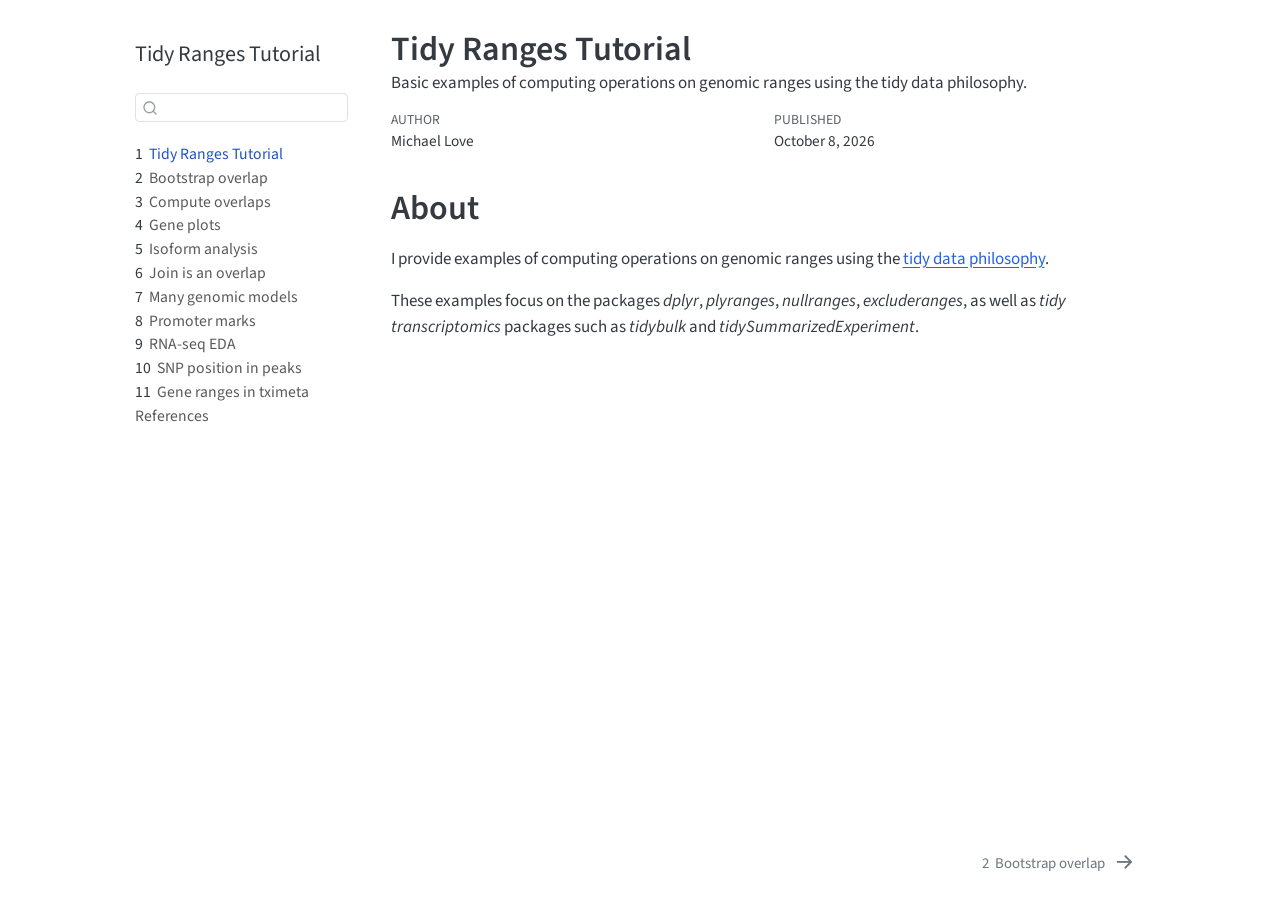
==== index.html @ 7cc2b5c8 "Built site for gh-pages" ====
<!DOCTYPE html>
<html xmlns="http://www.w3.org/1999/xhtml" lang="en" xml:lang="en"><head>

<meta charset="utf-8">
<meta name="generator" content="quarto-1.8.25">

<meta name="viewport" content="width=device-width, initial-scale=1.0, user-scalable=yes">

<meta name="author" content="Michael Love">
<meta name="dcterms.date" content="2026-10-08">
<meta name="description" content="Basic examples of computing operations on genomic ranges using the tidy data philosophy.">

<title>Tidy Ranges Tutorial</title>
<style>
code{white-space: pre-wrap;}
span.smallcaps{font-variant: small-caps;}
div.columns{display: flex; gap: min(4vw, 1.5em);}
div.column{flex: auto; overflow-x: auto;}
div.hanging-indent{margin-left: 1.5em; text-indent: -1.5em;}
ul.task-list{list-style: none;}
ul.task-list li input[type="checkbox"] {
  width: 0.8em;
  margin: 0 0.8em 0.2em -1em; /* quarto-specific, see https://github.com/quarto-dev/quarto-cli/issues/4556 */ 
  vertical-align: middle;
}
</style>


<script src="site_libs/quarto-nav/quarto-nav.js"></script>
<script src="site_libs/quarto-nav/headroom.min.js"></script>
<script src="site_libs/clipboard/clipboard.min.js"></script>
<script src="site_libs/quarto-search/autocomplete.umd.js"></script>
<script src="site_libs/quarto-search/fuse.min.js"></script>
<script src="site_libs/quarto-search/quarto-search.js"></script>
<meta name="quarto:offset" content="./">
<link href="./bootstrap-overlap.html" rel="next">
<script src="site_libs/quarto-html/quarto.js" type="module"></script>
<script src="site_libs/quarto-html/tabsets/tabsets.js" type="module"></script>
<script src="site_libs/quarto-html/axe/axe-check.js" type="module"></script>
<script src="site_libs/quarto-html/popper.min.js"></script>
<script src="site_libs/quarto-html/tippy.umd.min.js"></script>
<script src="site_libs/quarto-html/anchor.min.js"></script>
<link href="site_libs/quarto-html/tippy.css" rel="stylesheet">
<link href="site_libs/quarto-html/quarto-syntax-highlighting-7b89279ff1a6dce999919e0e67d4d9ec.css" rel="stylesheet" id="quarto-text-highlighting-styles">
<script src="site_libs/bootstrap/bootstrap.min.js"></script>
<link href="site_libs/bootstrap/bootstrap-icons.css" rel="stylesheet">
<link href="site_libs/bootstrap/bootstrap-27c261d06b905028a18691de25d09dde.min.css" rel="stylesheet" append-hash="true" id="quarto-bootstrap" data-mode="light">
<script id="quarto-search-options" type="application/json">{
  "location": "sidebar",
  "copy-button": false,
  "collapse-after": 3,
  "panel-placement": "start",
  "type": "textbox",
  "limit": 50,
  "keyboard-shortcut": [
    "f",
    "/",
    "s"
  ],
  "show-item-context": false,
  "language": {
    "search-no-results-text": "No results",
    "search-matching-documents-text": "matching documents",
    "search-copy-link-title": "Copy link to search",
    "search-hide-matches-text": "Hide additional matches",
    "search-more-match-text": "more match in this document",
    "search-more-matches-text": "more matches in this document",
    "search-clear-button-title": "Clear",
    "search-text-placeholder": "",
    "search-detached-cancel-button-title": "Cancel",
    "search-submit-button-title": "Submit",
    "search-label": "Search"
  }
}</script>


<link rel="stylesheet" href="style.css">
<link rel="stylesheet" href="toc.css">
</head>

<body class="nav-sidebar floating fullcontent quarto-light">

<div id="quarto-search-results"></div>
  <header id="quarto-header" class="headroom fixed-top">
  <nav class="quarto-secondary-nav">
    <div class="container-fluid d-flex">
      <button type="button" class="quarto-btn-toggle btn" data-bs-toggle="collapse" role="button" data-bs-target=".quarto-sidebar-collapse-item" aria-controls="quarto-sidebar" aria-expanded="false" aria-label="Toggle sidebar navigation" onclick="if (window.quartoToggleHeadroom) { window.quartoToggleHeadroom(); }">
        <i class="bi bi-layout-text-sidebar-reverse"></i>
      </button>
        <nav class="quarto-page-breadcrumbs" aria-label="breadcrumb"><ol class="breadcrumb"><li class="breadcrumb-item"><a href="./index.html"><span class="chapter-number">1</span>&nbsp; <span class="chapter-title">Tidy Ranges Tutorial</span></a></li></ol></nav>
        <a class="flex-grow-1" role="navigation" data-bs-toggle="collapse" data-bs-target=".quarto-sidebar-collapse-item" aria-controls="quarto-sidebar" aria-expanded="false" aria-label="Toggle sidebar navigation" onclick="if (window.quartoToggleHeadroom) { window.quartoToggleHeadroom(); }">      
        </a>
      <button type="button" class="btn quarto-search-button" aria-label="Search" onclick="window.quartoOpenSearch();">
        <i class="bi bi-search"></i>
      </button>
    </div>
  </nav>
</header>
<!-- content -->
<div id="quarto-content" class="quarto-container page-columns page-rows-contents page-layout-article">
<!-- sidebar -->
  <nav id="quarto-sidebar" class="sidebar collapse collapse-horizontal quarto-sidebar-collapse-item sidebar-navigation floating overflow-auto">
    <div class="pt-lg-2 mt-2 text-left sidebar-header sidebar-header-stacked">
      <a href="./index.html" class="sidebar-logo-link">
      </a>
    <div class="sidebar-title mb-0 py-0">
      <a href="./">Tidy Ranges Tutorial</a> 
    </div>
      </div>
        <div class="mt-2 flex-shrink-0 align-items-center">
        <div class="sidebar-search">
        <div id="quarto-search" class="" title="Search"></div>
        </div>
        </div>
    <div class="sidebar-menu-container"> 
    <ul class="list-unstyled mt-1">
        <li class="sidebar-item">
  <div class="sidebar-item-container"> 
  <a href="./index.html" class="sidebar-item-text sidebar-link active">
 <span class="menu-text"><span class="chapter-number">1</span>&nbsp; <span class="chapter-title">Tidy Ranges Tutorial</span></span></a>
  </div>
</li>
        <li class="sidebar-item">
  <div class="sidebar-item-container"> 
  <a href="./bootstrap-overlap.html" class="sidebar-item-text sidebar-link">
 <span class="menu-text"><span class="chapter-number">2</span>&nbsp; <span class="chapter-title">Bootstrap overlap</span></span></a>
  </div>
</li>
        <li class="sidebar-item">
  <div class="sidebar-item-container"> 
  <a href="./compute-overlaps.html" class="sidebar-item-text sidebar-link">
 <span class="menu-text"><span class="chapter-number">3</span>&nbsp; <span class="chapter-title">Compute overlaps</span></span></a>
  </div>
</li>
        <li class="sidebar-item">
  <div class="sidebar-item-container"> 
  <a href="./gene-plots.html" class="sidebar-item-text sidebar-link">
 <span class="menu-text"><span class="chapter-number">4</span>&nbsp; <span class="chapter-title">Gene plots</span></span></a>
  </div>
</li>
        <li class="sidebar-item">
  <div class="sidebar-item-container"> 
  <a href="./isoform-analysis.html" class="sidebar-item-text sidebar-link">
 <span class="menu-text"><span class="chapter-number">5</span>&nbsp; <span class="chapter-title">Isoform analysis</span></span></a>
  </div>
</li>
        <li class="sidebar-item">
  <div class="sidebar-item-container"> 
  <a href="./join-is-an-overlap.html" class="sidebar-item-text sidebar-link">
 <span class="menu-text"><span class="chapter-number">6</span>&nbsp; <span class="chapter-title">Join is an overlap</span></span></a>
  </div>
</li>
        <li class="sidebar-item">
  <div class="sidebar-item-container"> 
  <a href="./many-genomic-models.html" class="sidebar-item-text sidebar-link">
 <span class="menu-text"><span class="chapter-number">7</span>&nbsp; <span class="chapter-title">Many genomic models</span></span></a>
  </div>
</li>
        <li class="sidebar-item">
  <div class="sidebar-item-container"> 
  <a href="./promoter-marks.html" class="sidebar-item-text sidebar-link">
 <span class="menu-text"><span class="chapter-number">8</span>&nbsp; <span class="chapter-title">Promoter marks</span></span></a>
  </div>
</li>
        <li class="sidebar-item">
  <div class="sidebar-item-container"> 
  <a href="./rna-seq-eda.html" class="sidebar-item-text sidebar-link">
 <span class="menu-text"><span class="chapter-number">9</span>&nbsp; <span class="chapter-title">RNA-seq EDA</span></span></a>
  </div>
</li>
        <li class="sidebar-item">
  <div class="sidebar-item-container"> 
  <a href="./snp-position-in-peaks.html" class="sidebar-item-text sidebar-link">
 <span class="menu-text"><span class="chapter-number">10</span>&nbsp; <span class="chapter-title">SNP position in peaks</span></span></a>
  </div>
</li>
        <li class="sidebar-item">
  <div class="sidebar-item-container"> 
  <a href="./tximeta-gene-range.html" class="sidebar-item-text sidebar-link">
 <span class="menu-text"><span class="chapter-number">11</span>&nbsp; <span class="chapter-title">Gene ranges in tximeta</span></span></a>
  </div>
</li>
        <li class="sidebar-item">
  <div class="sidebar-item-container"> 
  <a href="./references.html" class="sidebar-item-text sidebar-link">
 <span class="menu-text">References</span></a>
  </div>
</li>
    </ul>
    </div>
</nav>
<div id="quarto-sidebar-glass" class="quarto-sidebar-collapse-item" data-bs-toggle="collapse" data-bs-target=".quarto-sidebar-collapse-item"></div>
<!-- margin-sidebar -->
    
<!-- main -->
<main class="content" id="quarto-document-content">

<header id="title-block-header" class="quarto-title-block default">
<div class="quarto-title">
<h1 class="title">Tidy Ranges Tutorial</h1>
</div>

<div>
  <div class="description">
    Basic examples of computing operations on genomic ranges using the tidy data philosophy.
  </div>
</div>


<div class="quarto-title-meta">

    <div>
    <div class="quarto-title-meta-heading">Author</div>
    <div class="quarto-title-meta-contents">
             <p>Michael Love </p>
          </div>
  </div>
    
    <div>
    <div class="quarto-title-meta-heading">Published</div>
    <div class="quarto-title-meta-contents">
      <p class="date">October 8, 2026</p>
    </div>
  </div>
  
    
  </div>
  


</header>


<section id="about" class="level1 unnumbered">
<h1 class="unnumbered">About</h1>
<p>I provide examples of computing operations on genomic ranges using the <a href="https://tidyr.tidyverse.org/articles/tidy-data.html">tidy data philosophy</a>.</p>
<p>These examples focus on the packages <em>dplyr</em>, <em>plyranges</em>, <em>nullranges</em>, <em>excluderanges</em>, as well as <em>tidy transcriptomics</em> packages such as <em>tidybulk</em> and <em>tidySummarizedExperiment</em>.</p>


</section>

</main> <!-- /main -->
<script id="quarto-html-after-body" type="application/javascript">
  window.document.addEventListener("DOMContentLoaded", function (event) {
    const icon = "";
    const anchorJS = new window.AnchorJS();
    anchorJS.options = {
      placement: 'right',
      icon: icon
    };
    anchorJS.add('.anchored');
    const isCodeAnnotation = (el) => {
      for (const clz of el.classList) {
        if (clz.startsWith('code-annotation-')) {                     
          return true;
        }
      }
      return false;
    }
    const onCopySuccess = function(e) {
      // button target
      const button = e.trigger;
      // don't keep focus
      button.blur();
      // flash "checked"
      button.classList.add('code-copy-button-checked');
      var currentTitle = button.getAttribute("title");
      button.setAttribute("title", "Copied!");
      let tooltip;
      if (window.bootstrap) {
        button.setAttribute("data-bs-toggle", "tooltip");
        button.setAttribute("data-bs-placement", "left");
        button.setAttribute("data-bs-title", "Copied!");
        tooltip = new bootstrap.Tooltip(button, 
          { trigger: "manual", 
            customClass: "code-copy-button-tooltip",
            offset: [0, -8]});
        tooltip.show();    
      }
      setTimeout(function() {
        if (tooltip) {
          tooltip.hide();
          button.removeAttribute("data-bs-title");
          button.removeAttribute("data-bs-toggle");
          button.removeAttribute("data-bs-placement");
        }
        button.setAttribute("title", currentTitle);
        button.classList.remove('code-copy-button-checked');
      }, 1000);
      // clear code selection
      e.clearSelection();
    }
    const getTextToCopy = function(trigger) {
      const outerScaffold = trigger.parentElement.cloneNode(true);
      const codeEl = outerScaffold.querySelector('code');
      for (const childEl of codeEl.children) {
        if (isCodeAnnotation(childEl)) {
          childEl.remove();
        }
      }
      return codeEl.innerText;
    }
    const clipboard = new window.ClipboardJS('.code-copy-button:not([data-in-quarto-modal])', {
      text: getTextToCopy
    });
    clipboard.on('success', onCopySuccess);
    if (window.document.getElementById('quarto-embedded-source-code-modal')) {
      const clipboardModal = new window.ClipboardJS('.code-copy-button[data-in-quarto-modal]', {
        text: getTextToCopy,
        container: window.document.getElementById('quarto-embedded-source-code-modal')
      });
      clipboardModal.on('success', onCopySuccess);
    }
      var localhostRegex = new RegExp(/^(?:http|https):\/\/localhost\:?[0-9]*\//);
      var mailtoRegex = new RegExp(/^mailto:/);
        var filterRegex = new RegExp('/' + window.location.host + '/');
      var isInternal = (href) => {
          return filterRegex.test(href) || localhostRegex.test(href) || mailtoRegex.test(href);
      }
      // Inspect non-navigation links and adorn them if external
     var links = window.document.querySelectorAll('a[href]:not(.nav-link):not(.navbar-brand):not(.toc-action):not(.sidebar-link):not(.sidebar-item-toggle):not(.pagination-link):not(.no-external):not([aria-hidden]):not(.dropdown-item):not(.quarto-navigation-tool):not(.about-link)');
      for (var i=0; i<links.length; i++) {
        const link = links[i];
        if (!isInternal(link.href)) {
          // undo the damage that might have been done by quarto-nav.js in the case of
          // links that we want to consider external
          if (link.dataset.originalHref !== undefined) {
            link.href = link.dataset.originalHref;
          }
        }
      }
    function tippyHover(el, contentFn, onTriggerFn, onUntriggerFn) {
      const config = {
        allowHTML: true,
        maxWidth: 500,
        delay: 100,
        arrow: false,
        appendTo: function(el) {
            return el.parentElement;
        },
        interactive: true,
        interactiveBorder: 10,
        theme: 'quarto',
        placement: 'bottom-start',
      };
      if (contentFn) {
        config.content = contentFn;
      }
      if (onTriggerFn) {
        config.onTrigger = onTriggerFn;
      }
      if (onUntriggerFn) {
        config.onUntrigger = onUntriggerFn;
      }
      window.tippy(el, config); 
    }
    const noterefs = window.document.querySelectorAll('a[role="doc-noteref"]');
    for (var i=0; i<noterefs.length; i++) {
      const ref = noterefs[i];
      tippyHover(ref, function() {
        // use id or data attribute instead here
        let href = ref.getAttribute('data-footnote-href') || ref.getAttribute('href');
        try { href = new URL(href).hash; } catch {}
        const id = href.replace(/^#\/?/, "");
        const note = window.document.getElementById(id);
        if (note) {
          return note.innerHTML;
        } else {
          return "";
        }
      });
    }
    const xrefs = window.document.querySelectorAll('a.quarto-xref');
    const processXRef = (id, note) => {
      // Strip column container classes
      const stripColumnClz = (el) => {
        el.classList.remove("page-full", "page-columns");
        if (el.children) {
          for (const child of el.children) {
            stripColumnClz(child);
          }
        }
      }
      stripColumnClz(note)
      if (id === null || id.startsWith('sec-')) {
        // Special case sections, only their first couple elements
        const container = document.createElement("div");
        if (note.children && note.children.length > 2) {
          container.appendChild(note.children[0].cloneNode(true));
          for (let i = 1; i < note.children.length; i++) {
            const child = note.children[i];
            if (child.tagName === "P" && child.innerText === "") {
              continue;
            } else {
              container.appendChild(child.cloneNode(true));
              break;
            }
          }
          if (window.Quarto?.typesetMath) {
            window.Quarto.typesetMath(container);
          }
          return container.innerHTML
        } else {
          if (window.Quarto?.typesetMath) {
            window.Quarto.typesetMath(note);
          }
          return note.innerHTML;
        }
      } else {
        // Remove any anchor links if they are present
        const anchorLink = note.querySelector('a.anchorjs-link');
        if (anchorLink) {
          anchorLink.remove();
        }
        if (window.Quarto?.typesetMath) {
          window.Quarto.typesetMath(note);
        }
        if (note.classList.contains("callout")) {
          return note.outerHTML;
        } else {
          return note.innerHTML;
        }
      }
    }
    for (var i=0; i<xrefs.length; i++) {
      const xref = xrefs[i];
      tippyHover(xref, undefined, function(instance) {
        instance.disable();
        let url = xref.getAttribute('href');
        let hash = undefined; 
        if (url.startsWith('#')) {
          hash = url;
        } else {
          try { hash = new URL(url).hash; } catch {}
        }
        if (hash) {
          const id = hash.replace(/^#\/?/, "");
          const note = window.document.getElementById(id);
          if (note !== null) {
            try {
              const html = processXRef(id, note.cloneNode(true));
              instance.setContent(html);
            } finally {
              instance.enable();
              instance.show();
            }
          } else {
            // See if we can fetch this
            fetch(url.split('#')[0])
            .then(res => res.text())
            .then(html => {
              const parser = new DOMParser();
              const htmlDoc = parser.parseFromString(html, "text/html");
              const note = htmlDoc.getElementById(id);
              if (note !== null) {
                const html = processXRef(id, note);
                instance.setContent(html);
              } 
            }).finally(() => {
              instance.enable();
              instance.show();
            });
          }
        } else {
          // See if we can fetch a full url (with no hash to target)
          // This is a special case and we should probably do some content thinning / targeting
          fetch(url)
          .then(res => res.text())
          .then(html => {
            const parser = new DOMParser();
            const htmlDoc = parser.parseFromString(html, "text/html");
            const note = htmlDoc.querySelector('main.content');
            if (note !== null) {
              // This should only happen for chapter cross references
              // (since there is no id in the URL)
              // remove the first header
              if (note.children.length > 0 && note.children[0].tagName === "HEADER") {
                note.children[0].remove();
              }
              const html = processXRef(null, note);
              instance.setContent(html);
            } 
          }).finally(() => {
            instance.enable();
            instance.show();
          });
        }
      }, function(instance) {
      });
    }
        let selectedAnnoteEl;
        const selectorForAnnotation = ( cell, annotation) => {
          let cellAttr = 'data-code-cell="' + cell + '"';
          let lineAttr = 'data-code-annotation="' +  annotation + '"';
          const selector = 'span[' + cellAttr + '][' + lineAttr + ']';
          return selector;
        }
        const selectCodeLines = (annoteEl) => {
          const doc = window.document;
          const targetCell = annoteEl.getAttribute("data-target-cell");
          const targetAnnotation = annoteEl.getAttribute("data-target-annotation");
          const annoteSpan = window.document.querySelector(selectorForAnnotation(targetCell, targetAnnotation));
          const lines = annoteSpan.getAttribute("data-code-lines").split(",");
          const lineIds = lines.map((line) => {
            return targetCell + "-" + line;
          })
          let top = null;
          let height = null;
          let parent = null;
          if (lineIds.length > 0) {
              //compute the position of the single el (top and bottom and make a div)
              const el = window.document.getElementById(lineIds[0]);
              top = el.offsetTop;
              height = el.offsetHeight;
              parent = el.parentElement.parentElement;
            if (lineIds.length > 1) {
              const lastEl = window.document.getElementById(lineIds[lineIds.length - 1]);
              const bottom = lastEl.offsetTop + lastEl.offsetHeight;
              height = bottom - top;
            }
            if (top !== null && height !== null && parent !== null) {
              // cook up a div (if necessary) and position it 
              let div = window.document.getElementById("code-annotation-line-highlight");
              if (div === null) {
                div = window.document.createElement("div");
                div.setAttribute("id", "code-annotation-line-highlight");
                div.style.position = 'absolute';
                parent.appendChild(div);
              }
              div.style.top = top - 2 + "px";
              div.style.height = height + 4 + "px";
              div.style.left = 0;
              let gutterDiv = window.document.getElementById("code-annotation-line-highlight-gutter");
              if (gutterDiv === null) {
                gutterDiv = window.document.createElement("div");
                gutterDiv.setAttribute("id", "code-annotation-line-highlight-gutter");
                gutterDiv.style.position = 'absolute';
                const codeCell = window.document.getElementById(targetCell);
                const gutter = codeCell.querySelector('.code-annotation-gutter');
                gutter.appendChild(gutterDiv);
              }
              gutterDiv.style.top = top - 2 + "px";
              gutterDiv.style.height = height + 4 + "px";
            }
            selectedAnnoteEl = annoteEl;
          }
        };
        const unselectCodeLines = () => {
          const elementsIds = ["code-annotation-line-highlight", "code-annotation-line-highlight-gutter"];
          elementsIds.forEach((elId) => {
            const div = window.document.getElementById(elId);
            if (div) {
              div.remove();
            }
          });
          selectedAnnoteEl = undefined;
        };
          // Handle positioning of the toggle
      window.addEventListener(
        "resize",
        throttle(() => {
          elRect = undefined;
          if (selectedAnnoteEl) {
            selectCodeLines(selectedAnnoteEl);
          }
        }, 10)
      );
      function throttle(fn, ms) {
      let throttle = false;
      let timer;
        return (...args) => {
          if(!throttle) { // first call gets through
              fn.apply(this, args);
              throttle = true;
          } else { // all the others get throttled
              if(timer) clearTimeout(timer); // cancel #2
              timer = setTimeout(() => {
                fn.apply(this, args);
                timer = throttle = false;
              }, ms);
          }
        };
      }
        // Attach click handler to the DT
        const annoteDls = window.document.querySelectorAll('dt[data-target-cell]');
        for (const annoteDlNode of annoteDls) {
          annoteDlNode.addEventListener('click', (event) => {
            const clickedEl = event.target;
            if (clickedEl !== selectedAnnoteEl) {
              unselectCodeLines();
              const activeEl = window.document.querySelector('dt[data-target-cell].code-annotation-active');
              if (activeEl) {
                activeEl.classList.remove('code-annotation-active');
              }
              selectCodeLines(clickedEl);
              clickedEl.classList.add('code-annotation-active');
            } else {
              // Unselect the line
              unselectCodeLines();
              clickedEl.classList.remove('code-annotation-active');
            }
          });
        }
    const findCites = (el) => {
      const parentEl = el.parentElement;
      if (parentEl) {
        const cites = parentEl.dataset.cites;
        if (cites) {
          return {
            el,
            cites: cites.split(' ')
          };
        } else {
          return findCites(el.parentElement)
        }
      } else {
        return undefined;
      }
    };
    var bibliorefs = window.document.querySelectorAll('a[role="doc-biblioref"]');
    for (var i=0; i<bibliorefs.length; i++) {
      const ref = bibliorefs[i];
      const citeInfo = findCites(ref);
      if (citeInfo) {
        tippyHover(citeInfo.el, function() {
          var popup = window.document.createElement('div');
          citeInfo.cites.forEach(function(cite) {
            var citeDiv = window.document.createElement('div');
            citeDiv.classList.add('hanging-indent');
            citeDiv.classList.add('csl-entry');
            var biblioDiv = window.document.getElementById('ref-' + cite);
            if (biblioDiv) {
              citeDiv.innerHTML = biblioDiv.innerHTML;
            }
            popup.appendChild(citeDiv);
          });
          return popup.innerHTML;
        });
      }
    }
  });
  </script>
<nav class="page-navigation">
  <div class="nav-page nav-page-previous">
  </div>
  <div class="nav-page nav-page-next">
      <a href="./bootstrap-overlap.html" class="pagination-link" aria-label="Bootstrap overlap">
        <span class="nav-page-text"><span class="chapter-number">2</span>&nbsp; <span class="chapter-title">Bootstrap overlap</span></span> <i class="bi bi-arrow-right-short"></i>
      </a>
  </div>
</nav>
</div> <!-- /content -->




</body></html>
---- site_libs/quarto-html/tippy.css ----
.tippy-box[data-animation=fade][data-state=hidden]{opacity:0}[data-tippy-root]{max-width:calc(100vw - 10px)}.tippy-box{position:relative;background-color:#333;color:#fff;border-radius:4px;font-size:14px;line-height:1.4;white-space:normal;outline:0;transition-property:transform,visibility,opacity}.tippy-box[data-placement^=top]>.tippy-arrow{bottom:0}.tippy-box[data-placement^=top]>.tippy-arrow:before{bottom:-7px;left:0;border-width:8px 8px 0;border-top-color:initial;transform-origin:center top}.tippy-box[data-placement^=bottom]>.tippy-arrow{top:0}.tippy-box[data-placement^=bottom]>.tippy-arrow:before{top:-7px;left:0;border-width:0 8px 8px;border-bottom-color:initial;transform-origin:center bottom}.tippy-box[data-placement^=left]>.tippy-arrow{right:0}.tippy-box[data-placement^=left]>.tippy-arrow:before{border-width:8px 0 8px 8px;border-left-color:initial;right:-7px;transform-origin:center left}.tippy-box[data-placement^=right]>.tippy-arrow{left:0}.tippy-box[data-placement^=right]>.tippy-arrow:before{left:-7px;border-width:8px 8px 8px 0;border-right-color:initial;transform-origin:center right}.tippy-box[data-inertia][data-state=visible]{transition-timing-function:cubic-bezier(.54,1.5,.38,1.11)}.tippy-arrow{width:16px;height:16px;color:#333}.tippy-arrow:before{content:"";position:absolute;border-color:transparent;border-style:solid}.tippy-content{position:relative;padding:5px 9px;z-index:1}
---- site_libs/quarto-html/quarto-syntax-highlighting-7b89279ff1a6dce999919e0e67d4d9ec.css ----
/* quarto syntax highlight colors */
:root {
  --quarto-hl-ot-color: #003B4F;
  --quarto-hl-at-color: #657422;
  --quarto-hl-ss-color: #20794D;
  --quarto-hl-an-color: #5E5E5E;
  --quarto-hl-fu-color: #4758AB;
  --quarto-hl-st-color: #20794D;
  --quarto-hl-cf-color: #003B4F;
  --quarto-hl-op-color: #5E5E5E;
  --quarto-hl-er-color: #AD0000;
  --quarto-hl-bn-color: #AD0000;
  --quarto-hl-al-color: #AD0000;
  --quarto-hl-va-color: #111111;
  --quarto-hl-bu-color: inherit;
  --quarto-hl-ex-color: inherit;
  --quarto-hl-pp-color: #AD0000;
  --quarto-hl-in-color: #5E5E5E;
  --quarto-hl-vs-color: #20794D;
  --quarto-hl-wa-color: #5E5E5E;
  --quarto-hl-do-color: #5E5E5E;
  --quarto-hl-im-color: #00769E;
  --quarto-hl-ch-color: #20794D;
  --quarto-hl-dt-color: #AD0000;
  --quarto-hl-fl-color: #AD0000;
  --quarto-hl-co-color: #5E5E5E;
  --quarto-hl-cv-color: #5E5E5E;
  --quarto-hl-cn-color: #8f5902;
  --quarto-hl-sc-color: #5E5E5E;
  --quarto-hl-dv-color: #AD0000;
  --quarto-hl-kw-color: #003B4F;
}

/* other quarto variables */
:root {
  --quarto-font-monospace: SFMono-Regular, Menlo, Monaco, Consolas, "Liberation Mono", "Courier New", monospace;
}

/* syntax highlight based on Pandoc's rules */
pre > code.sourceCode > span {
  color: #003B4F;
}

code.sourceCode > span {
  color: #003B4F;
}

div.sourceCode,
div.sourceCode pre.sourceCode {
  color: #003B4F;
}

/* Normal */
code span {
  color: #003B4F;
}

/* Alert */
code span.al {
  color: #AD0000;
  font-style: inherit;
}

/* Annotation */
code span.an {
  color: #5E5E5E;
  font-style: inherit;
}

/* Attribute */
code span.at {
  color: #657422;
  font-style: inherit;
}

/* BaseN */
code span.bn {
  color: #AD0000;
  font-style: inherit;
}

/* BuiltIn */
code span.bu {
  font-style: inherit;
}

/* ControlFlow */
code span.cf {
  color: #003B4F;
  font-weight: bold;
  font-style: inherit;
}

/* Char */
code span.ch {
  color: #20794D;
  font-style: inherit;
}

/* Constant */
code span.cn {
  color: #8f5902;
  font-style: inherit;
}

/* Comment */
code span.co {
  color: #5E5E5E;
  font-style: inherit;
}

/* CommentVar */
code span.cv {
  color: #5E5E5E;
  font-style: italic;
}

/* Documentation */
code span.do {
  color: #5E5E5E;
  font-style: italic;
}

/* DataType */
code span.dt {
  color: #AD0000;
  font-style: inherit;
}

/* DecVal */
code span.dv {
  color: #AD0000;
  font-style: inherit;
}

/* Error */
code span.er {
  color: #AD0000;
  font-style: inherit;
}

/* Extension */
code span.ex {
  font-style: inherit;
}

/* Float */
code span.fl {
  color: #AD0000;
  font-style: inherit;
}

/* Function */
code span.fu {
  color: #4758AB;
  font-style: inherit;
}

/* Import */
code span.im {
  color: #00769E;
  font-style: inherit;
}

/* Information */
code span.in {
  color: #5E5E5E;
  font-style: inherit;
}

/* Keyword */
code span.kw {
  color: #003B4F;
  font-weight: bold;
  font-style: inherit;
}

/* Operator */
code span.op {
  color: #5E5E5E;
  font-style: inherit;
}

/* Other */
code span.ot {
  color: #003B4F;
  font-style: inherit;
}

/* Preprocessor */
code span.pp {
  color: #AD0000;
  font-style: inherit;
}

/* SpecialChar */
code span.sc {
  color: #5E5E5E;
  font-style: inherit;
}

/* SpecialString */
code span.ss {
  color: #20794D;
  font-style: inherit;
}

/* String */
code span.st {
  color: #20794D;
  font-style: inherit;
}

/* Variable */
code span.va {
  color: #111111;
  font-style: inherit;
}

/* VerbatimString */
code span.vs {
  color: #20794D;
  font-style: inherit;
}

/* Warning */
code span.wa {
  color: #5E5E5E;
  font-style: italic;
}

.prevent-inlining {
  content: "</";
}

/*# sourceMappingURL=3944bc705cfaf4c80e56f77c5205168a.css.map */
---- style.css ----
p.caption {
  color: #777;
  margin-top: 10px;
}
p code {
  white-space: inherit;
}
pre {
  word-break: normal;
  word-wrap: normal;
}
pre code {
  white-space: inherit;
}

.note {
  margin: 30px;
  padding: 1em;
  background: #FFF8F0;
  border: 1px solid #EFE8E0;
  border-radius: 10px;
}
---- toc.css ----
#TOC ul,
#TOC li,
#TOC span,
#TOC a {
  margin: 0;
  padding: 0;
  position: relative;
}
#TOC {
  line-height: 1;
  border-radius: 5px 5px 0 0;
  background: #141414;
  background: linear-gradient(to bottom, #333333 0%, #141414 100%);
  border-bottom: 2px solid #0fa1e0;
  width: auto;
}
#TOC:after,
#TOC ul:after {
  content: '';
  display: block;
  clear: both;
}
#TOC a {
  background: #141414;
  background: linear-gradient(to bottom, #333333 0%, #141414 100%);
  color: #ffffff;
  display: block;
  padding: 19px 20px;
  text-decoration: none;
  text-shadow: none;
}
#TOC ul {
  list-style: none;
}
#TOC > ul > li {
  display: inline-block;
  float: left;
  margin: 0;
}
#TOC > ul > li > a {
  color: #ffffff;
}
#TOC > ul > li:hover:after {
  content: '';
  display: block;
  width: 0;
  height: 0;
  position: absolute;
  left: 50%;
  bottom: 0;
  border-left: 10px solid transparent;
  border-right: 10px solid transparent;
  border-bottom: 10px solid #0fa1e0;
  margin-left: -10px;
}
#TOC > ul > li:first-child > a {
  border-radius: 5px 0 0 0;
}
#TOC.align-right > ul > li:first-child > a,
#TOC.align-center > ul > li:first-child > a {
  border-radius: 0;
}
#TOC.align-right > ul > li:last-child > a {
  border-radius: 0 5px 0 0;
}
#TOC > ul > li.active > a,
#TOC > ul > li:hover > a {
  color: #ffffff;
  box-shadow: inset 0 0 3px #000000;
  background: #070707;
  background: linear-gradient(to bottom, #262626 0%, #070707 100%);
}
#TOC .has-sub {
  z-index: 1;
}
#TOC .has-sub:hover > ul {
  display: block;
}
#TOC .has-sub ul {
  display: none;
  position: absolute;
  width: 200px;
  top: 100%;
  left: 0;
}
#TOC .has-sub ul li a {
  background: #0fa1e0;
  border-bottom: 1px dotted #31b7f1;
  filter: none;
  display: block;
  line-height: 120%;
  padding: 10px;
  color: #ffffff;
}
#TOC .has-sub ul li:hover a {
  background: #0c7fb0;
}
#TOC ul ul li:hover > a {
  color: #ffffff;
}
#TOC .has-sub .has-sub:hover > ul {
  display: block;
}
#TOC .has-sub .has-sub ul {
  display: none;
  position: absolute;
  left: 100%;
  top: 0;
}
#TOC .has-sub .has-sub ul li a {
  background: #0c7fb0;
  border-bottom: 1px dotted #31b7f1;
}
#TOC .has-sub .has-sub ul li a:hover {
  background: #0a6d98;
}
#TOC ul ul li.last > a,
#TOC ul ul li:last-child > a,
#TOC ul ul ul li.last > a,
#TOC ul ul ul li:last-child > a,
#TOC .has-sub ul li:last-child > a,
#TOC .has-sub ul li.last > a {
  border-bottom: 0;
}
#TOC ul {
  font-size: 1.2rem;
}
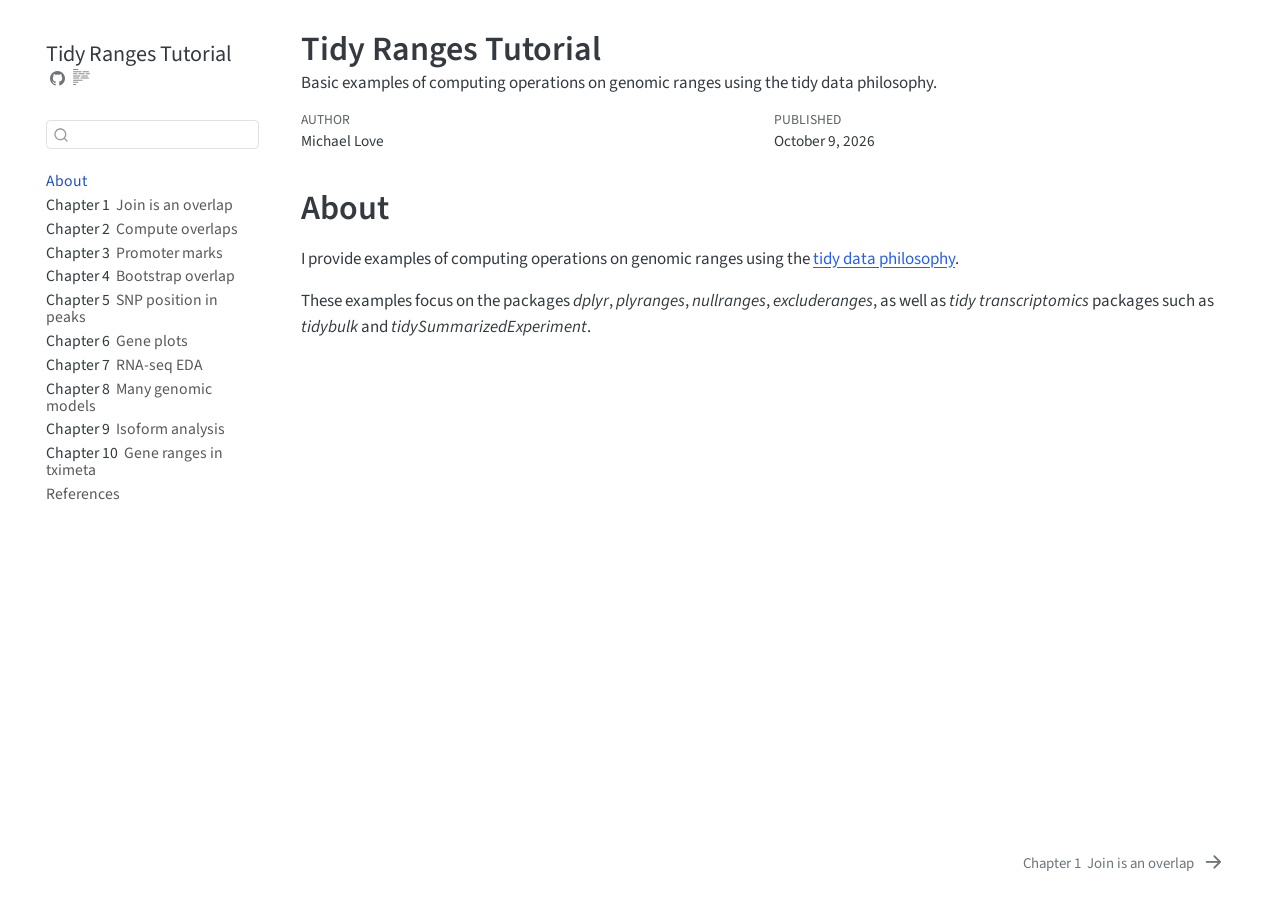
==== commit c755b7b4: "Built site for gh-pages" ====
--- a/index.html
+++ b/index.html
@@ -7,7 +7,7 @@
 <meta name="viewport" content="width=device-width, initial-scale=1.0, user-scalable=yes">
 
 <meta name="author" content="Michael Love">
-<meta name="dcterms.date" content="2026-10-08">
+<meta name="dcterms.date" content="2026-10-09">
 <meta name="description" content="Basic examples of computing operations on genomic ranges using the tidy data philosophy.">
 
 <title>Tidy Ranges Tutorial</title>
@@ -33,7 +33,7 @@
 <script src="site_libs/quarto-search/fuse.min.js"></script>
 <script src="site_libs/quarto-search/quarto-search.js"></script>
 <meta name="quarto:offset" content="./">
-<link href="./bootstrap-overlap.html" rel="next">
+<link href="./join-is-an-overlap.html" rel="next">
 <script src="site_libs/quarto-html/quarto.js" type="module"></script>
 <script src="site_libs/quarto-html/tabsets/tabsets.js" type="module"></script>
 <script src="site_libs/quarto-html/axe/axe-check.js" type="module"></script>
@@ -44,7 +44,7 @@
 <link href="site_libs/quarto-html/quarto-syntax-highlighting-7b89279ff1a6dce999919e0e67d4d9ec.css" rel="stylesheet" id="quarto-text-highlighting-styles">
 <script src="site_libs/bootstrap/bootstrap.min.js"></script>
 <link href="site_libs/bootstrap/bootstrap-icons.css" rel="stylesheet">
-<link href="site_libs/bootstrap/bootstrap-27c261d06b905028a18691de25d09dde.min.css" rel="stylesheet" append-hash="true" id="quarto-bootstrap" data-mode="light">
+<link href="site_libs/bootstrap/bootstrap-cdc77272069d5dbfe51e76703a4fda02.min.css" rel="stylesheet" append-hash="true" id="quarto-bootstrap" data-mode="light">
 <script id="quarto-search-options" type="application/json">{
   "location": "sidebar",
   "copy-button": false,
@@ -87,7 +87,7 @@
       <button type="button" class="quarto-btn-toggle btn" data-bs-toggle="collapse" role="button" data-bs-target=".quarto-sidebar-collapse-item" aria-controls="quarto-sidebar" aria-expanded="false" aria-label="Toggle sidebar navigation" onclick="if (window.quartoToggleHeadroom) { window.quartoToggleHeadroom(); }">
         <i class="bi bi-layout-text-sidebar-reverse"></i>
       </button>
-        <nav class="quarto-page-breadcrumbs" aria-label="breadcrumb"><ol class="breadcrumb"><li class="breadcrumb-item"><a href="./index.html"><span class="chapter-number">1</span>&nbsp; <span class="chapter-title">Tidy Ranges Tutorial</span></a></li></ol></nav>
+        <nav class="quarto-page-breadcrumbs" aria-label="breadcrumb"><ol class="breadcrumb"><li class="breadcrumb-item"><a href="./index.html">About</a></li></ol></nav>
         <a class="flex-grow-1" role="navigation" data-bs-toggle="collapse" data-bs-target=".quarto-sidebar-collapse-item" aria-controls="quarto-sidebar" aria-expanded="false" aria-label="Toggle sidebar navigation" onclick="if (window.quartoToggleHeadroom) { window.quartoToggleHeadroom(); }">      
         </a>
       <button type="button" class="btn quarto-search-button" aria-label="Search" onclick="window.quartoOpenSearch();">
@@ -105,6 +105,14 @@
       </a>
     <div class="sidebar-title mb-0 py-0">
       <a href="./">Tidy Ranges Tutorial</a> 
+        <div class="sidebar-tools-main">
+    <a href="https://github.com/tidybiology/tidy-ranges-tutorial" title="Source Code" class="quarto-navigation-tool px-1" aria-label="Source Code"><i class="bi bi-github"></i></a>
+  <a href="" class="quarto-reader-toggle quarto-navigation-tool px-1" onclick="window.quartoToggleReader(); return false;" title="Toggle reader mode">
+  <div class="quarto-reader-toggle-btn">
+  <i class="bi"></i>
+  </div>
+</a>
+</div>
     </div>
       </div>
         <div class="mt-2 flex-shrink-0 align-items-center">
@@ -117,67 +125,67 @@
         <li class="sidebar-item">
   <div class="sidebar-item-container"> 
   <a href="./index.html" class="sidebar-item-text sidebar-link active">
- <span class="menu-text"><span class="chapter-number">1</span>&nbsp; <span class="chapter-title">Tidy Ranges Tutorial</span></span></a>
+ <span class="menu-text">About</span></a>
+  </div>
+</li>
+        <li class="sidebar-item">
+  <div class="sidebar-item-container"> 
+  <a href="./join-is-an-overlap.html" class="sidebar-item-text sidebar-link">
+ <span class="menu-text"><span class="chapter-number">1</span>&nbsp; <span class="chapter-title">Join is an overlap</span></span></a>
+  </div>
+</li>
+        <li class="sidebar-item">
+  <div class="sidebar-item-container"> 
+  <a href="./compute-overlaps.html" class="sidebar-item-text sidebar-link">
+ <span class="menu-text"><span class="chapter-number">2</span>&nbsp; <span class="chapter-title">Compute overlaps</span></span></a>
+  </div>
+</li>
+        <li class="sidebar-item">
+  <div class="sidebar-item-container"> 
+  <a href="./promoter-marks.html" class="sidebar-item-text sidebar-link">
+ <span class="menu-text"><span class="chapter-number">3</span>&nbsp; <span class="chapter-title">Promoter marks</span></span></a>
   </div>
 </li>
         <li class="sidebar-item">
   <div class="sidebar-item-container"> 
   <a href="./bootstrap-overlap.html" class="sidebar-item-text sidebar-link">
- <span class="menu-text"><span class="chapter-number">2</span>&nbsp; <span class="chapter-title">Bootstrap overlap</span></span></a>
-  </div>
-</li>
-        <li class="sidebar-item">
-  <div class="sidebar-item-container"> 
-  <a href="./compute-overlaps.html" class="sidebar-item-text sidebar-link">
- <span class="menu-text"><span class="chapter-number">3</span>&nbsp; <span class="chapter-title">Compute overlaps</span></span></a>
+ <span class="menu-text"><span class="chapter-number">4</span>&nbsp; <span class="chapter-title">Bootstrap overlap</span></span></a>
+  </div>
+</li>
+        <li class="sidebar-item">
+  <div class="sidebar-item-container"> 
+  <a href="./snp-position-in-peaks.html" class="sidebar-item-text sidebar-link">
+ <span class="menu-text"><span class="chapter-number">5</span>&nbsp; <span class="chapter-title">SNP position in peaks</span></span></a>
   </div>
 </li>
         <li class="sidebar-item">
   <div class="sidebar-item-container"> 
   <a href="./gene-plots.html" class="sidebar-item-text sidebar-link">
- <span class="menu-text"><span class="chapter-number">4</span>&nbsp; <span class="chapter-title">Gene plots</span></span></a>
+ <span class="menu-text"><span class="chapter-number">6</span>&nbsp; <span class="chapter-title">Gene plots</span></span></a>
+  </div>
+</li>
+        <li class="sidebar-item">
+  <div class="sidebar-item-container"> 
+  <a href="./rna-seq-eda.html" class="sidebar-item-text sidebar-link">
+ <span class="menu-text"><span class="chapter-number">7</span>&nbsp; <span class="chapter-title">RNA-seq EDA</span></span></a>
+  </div>
+</li>
+        <li class="sidebar-item">
+  <div class="sidebar-item-container"> 
+  <a href="./many-genomic-models.html" class="sidebar-item-text sidebar-link">
+ <span class="menu-text"><span class="chapter-number">8</span>&nbsp; <span class="chapter-title">Many genomic models</span></span></a>
   </div>
 </li>
         <li class="sidebar-item">
   <div class="sidebar-item-container"> 
   <a href="./isoform-analysis.html" class="sidebar-item-text sidebar-link">
- <span class="menu-text"><span class="chapter-number">5</span>&nbsp; <span class="chapter-title">Isoform analysis</span></span></a>
-  </div>
-</li>
-        <li class="sidebar-item">
-  <div class="sidebar-item-container"> 
-  <a href="./join-is-an-overlap.html" class="sidebar-item-text sidebar-link">
- <span class="menu-text"><span class="chapter-number">6</span>&nbsp; <span class="chapter-title">Join is an overlap</span></span></a>
-  </div>
-</li>
-        <li class="sidebar-item">
-  <div class="sidebar-item-container"> 
-  <a href="./many-genomic-models.html" class="sidebar-item-text sidebar-link">
- <span class="menu-text"><span class="chapter-number">7</span>&nbsp; <span class="chapter-title">Many genomic models</span></span></a>
-  </div>
-</li>
-        <li class="sidebar-item">
-  <div class="sidebar-item-container"> 
-  <a href="./promoter-marks.html" class="sidebar-item-text sidebar-link">
- <span class="menu-text"><span class="chapter-number">8</span>&nbsp; <span class="chapter-title">Promoter marks</span></span></a>
-  </div>
-</li>
-        <li class="sidebar-item">
-  <div class="sidebar-item-container"> 
-  <a href="./rna-seq-eda.html" class="sidebar-item-text sidebar-link">
- <span class="menu-text"><span class="chapter-number">9</span>&nbsp; <span class="chapter-title">RNA-seq EDA</span></span></a>
-  </div>
-</li>
-        <li class="sidebar-item">
-  <div class="sidebar-item-container"> 
-  <a href="./snp-position-in-peaks.html" class="sidebar-item-text sidebar-link">
- <span class="menu-text"><span class="chapter-number">10</span>&nbsp; <span class="chapter-title">SNP position in peaks</span></span></a>
+ <span class="menu-text"><span class="chapter-number">9</span>&nbsp; <span class="chapter-title">Isoform analysis</span></span></a>
   </div>
 </li>
         <li class="sidebar-item">
   <div class="sidebar-item-container"> 
   <a href="./tximeta-gene-range.html" class="sidebar-item-text sidebar-link">
- <span class="menu-text"><span class="chapter-number">11</span>&nbsp; <span class="chapter-title">Gene ranges in tximeta</span></span></a>
+ <span class="menu-text"><span class="chapter-number">10</span>&nbsp; <span class="chapter-title">Gene ranges in tximeta</span></span></a>
   </div>
 </li>
         <li class="sidebar-item">
@@ -219,7 +227,7 @@
     <div>
     <div class="quarto-title-meta-heading">Published</div>
     <div class="quarto-title-meta-contents">
-      <p class="date">October 8, 2026</p>
+      <p class="date">October 9, 2026</p>
     </div>
   </div>
   
@@ -644,8 +652,8 @@
   <div class="nav-page nav-page-previous">
   </div>
   <div class="nav-page nav-page-next">
-      <a href="./bootstrap-overlap.html" class="pagination-link" aria-label="Bootstrap overlap">
-        <span class="nav-page-text"><span class="chapter-number">2</span>&nbsp; <span class="chapter-title">Bootstrap overlap</span></span> <i class="bi bi-arrow-right-short"></i>
+      <a href="./join-is-an-overlap.html" class="pagination-link" aria-label="Join is an overlap">
+        <span class="nav-page-text"><span class="chapter-number">1</span>&nbsp; <span class="chapter-title">Join is an overlap</span></span> <i class="bi bi-arrow-right-short"></i>
       </a>
   </div>
 </nav>
--- a/style.css
+++ b/style.css
@@ -20,3 +20,15 @@
   border: 1px solid #EFE8E0;
   border-radius: 10px;
 }
+
+/* Modify code output background */
+.cell-output pre {
+  background-color: #cadbf4; /* Replace with your preferred color */
+  border-radius: 4px;        /* Optional: rounded corners */
+}
+
+/* Add "Chapter " before the auto-generated number on H1 tags */
+h1 .header-section-number::before, 
+.chapter-number::before {
+  content: "Chapter ";
+}
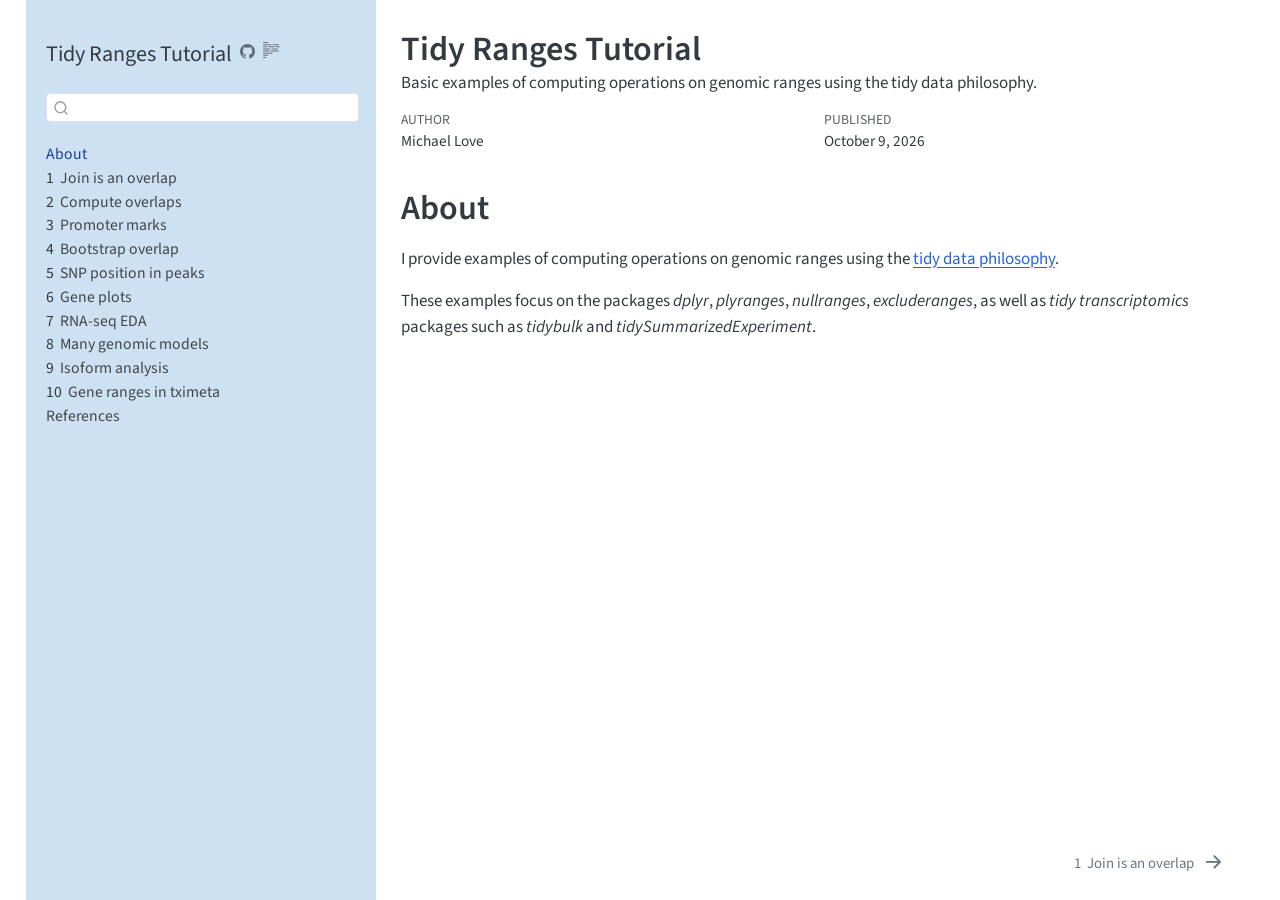
==== commit 2a7377ff: "Built site for gh-pages" ====
--- a/index.html
+++ b/index.html
@@ -44,7 +44,7 @@
 <link href="site_libs/quarto-html/quarto-syntax-highlighting-7b89279ff1a6dce999919e0e67d4d9ec.css" rel="stylesheet" id="quarto-text-highlighting-styles">
 <script src="site_libs/bootstrap/bootstrap.min.js"></script>
 <link href="site_libs/bootstrap/bootstrap-icons.css" rel="stylesheet">
-<link href="site_libs/bootstrap/bootstrap-cdc77272069d5dbfe51e76703a4fda02.min.css" rel="stylesheet" append-hash="true" id="quarto-bootstrap" data-mode="light">
+<link href="site_libs/bootstrap/bootstrap-c6f9d354b36357777b2939029902c182.min.css" rel="stylesheet" append-hash="true" id="quarto-bootstrap" data-mode="light">
 <script id="quarto-search-options" type="application/json">{
   "location": "sidebar",
   "copy-button": false,
@@ -74,7 +74,6 @@
 }</script>
 
 
-<link rel="stylesheet" href="style.css">
 <link rel="stylesheet" href="toc.css">
 </head>
 
